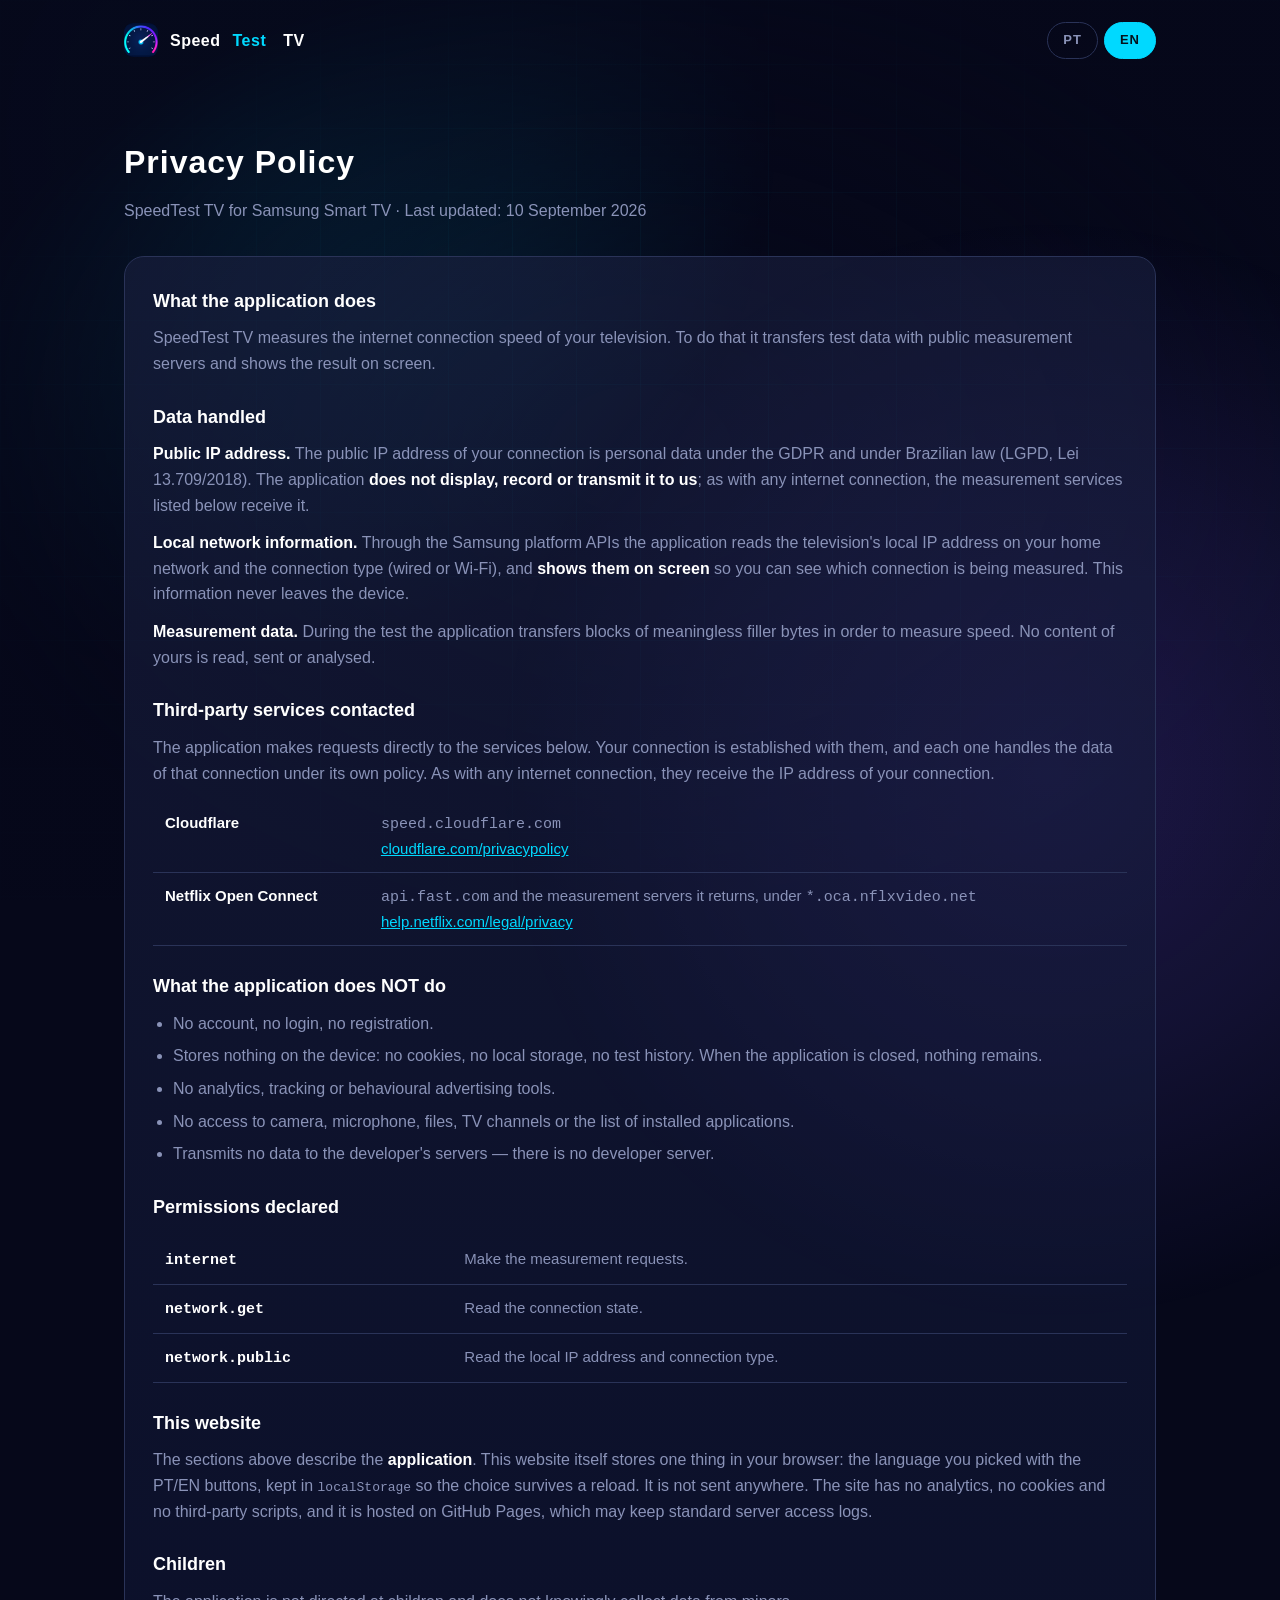
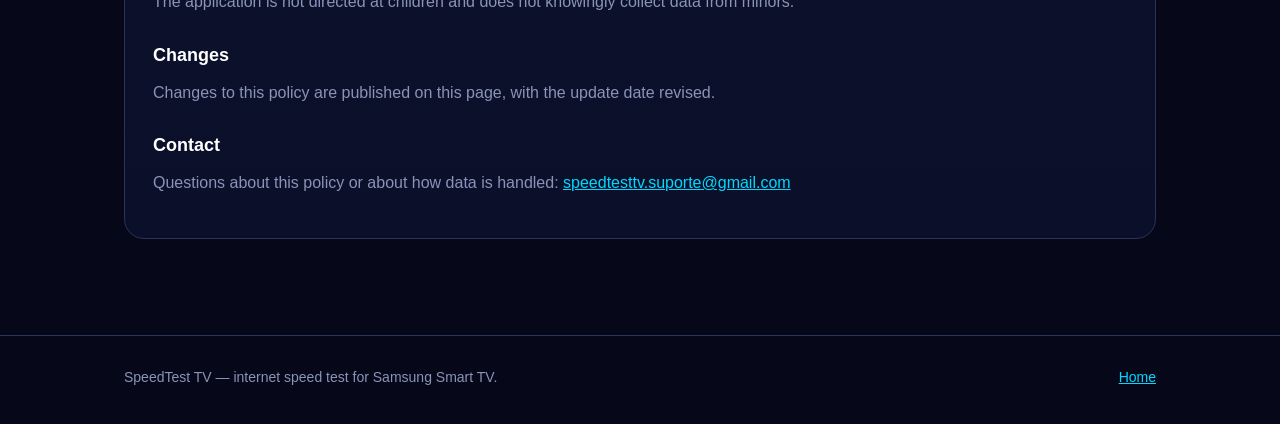
==== privacy.html @ 5aa48333 "Site do SpeedTest TV: pagina inicial e politica de privacidade" ====
<!DOCTYPE html>
<html lang="en" data-lang="en">
<head>
<meta charset="utf-8">
<meta name="viewport" content="width=device-width, initial-scale=1">
<title>Privacy Policy — SpeedTest TV</title>
<meta name="description" content="Privacy policy for the SpeedTest TV application for Samsung Smart TV.">
<link rel="icon" href="assets/mark.png">
<link rel="stylesheet" href="style.css">
</head>
<body>
<div class="grade"></div>

<div class="envelope">

<header class="topo">
    <a class="marca" href="index.html">
        <img src="assets/mark.png" alt="">
        Speed<span>Test</span>&nbsp;TV
    </a>
    <div class="idiomas">
        <button type="button" data-set-lang="pt" aria-pressed="false">PT</button>
        <button type="button" data-set-lang="en" aria-pressed="true">EN</button>
    </div>
</header>

<main class="faixa">

    <section>
        <h2 lang="en"><b>Privacy Policy</b></h2>
        <h2 lang="pt"><b>Política de Privacidade</b></h2>
        <p class="sub" lang="en">SpeedTest TV for Samsung Smart TV · Last updated: 10 September 2026</p>
        <p class="sub" lang="pt">SpeedTest TV para Samsung Smart TV · Última atualização: 10 de setembro de 2026</p>

        <div class="bloco">

            <h3 lang="en">What the application does</h3>
            <h3 lang="pt">O que o aplicativo faz</h3>
            <p lang="en">SpeedTest TV measures the internet connection speed of your television.
                To do that it transfers test data with public measurement servers and shows
                the result on screen.</p>
            <p lang="pt">O SpeedTest TV mede a velocidade da conexão de internet da sua TV.
                Para isso ele transfere dados de teste com servidores públicos de medição e
                mostra o resultado na tela.</p>

            <h3 lang="en">Data handled</h3>
            <h3 lang="pt">Dados tratados</h3>

            <p lang="en"><strong>Public IP address.</strong> The public IP address of your
                connection is personal data under the GDPR and under Brazilian law (LGPD, Lei
                13.709/2018). The application <strong>does not display, record or transmit it to
                us</strong>; as with any internet connection, the measurement services listed
                below receive it.</p>
            <p lang="pt"><strong>Endereço IP público.</strong> O endereço IP público da sua conexão
                é dado pessoal sob o GDPR e sob a LGPD (Lei 13.709/2018). O aplicativo <strong>não
                o exibe, não o grava e não o transmite a nós</strong>; como em qualquer conexão de
                internet, os serviços de medição listados abaixo o recebem.</p>

            <p lang="en"><strong>Local network information.</strong> Through the Samsung platform APIs
                the application reads the television's local IP address on your home network and the
                connection type (wired or Wi-Fi), and <strong>shows them on screen</strong> so you can
                see which connection is being measured. This information never leaves the device.</p>
            <p lang="pt"><strong>Informações locais de rede.</strong> Através das APIs da própria
                Samsung, o aplicativo lê o endereço IP local da TV na sua rede doméstica e o tipo
                de conexão (cabo ou Wi-Fi), e <strong>mostra na tela</strong> para você saber qual
                conexão está sendo medida. Essas informações não saem do aparelho.</p>

            <p lang="en"><strong>Measurement data.</strong> During the test the application transfers
                blocks of meaningless filler bytes in order to measure speed. No content of yours
                is read, sent or analysed.</p>
            <p lang="pt"><strong>Dados de medição.</strong> Durante o teste o aplicativo transfere
                blocos de dados sem conteúdo significativo, apenas para medir velocidade. Nenhum
                conteúdo seu é lido, enviado ou analisado.</p>

            <h3 lang="en">Third-party services contacted</h3>
            <h3 lang="pt">Serviços de terceiros contatados</h3>
            <p lang="en">The application makes requests directly to the services below. Your
                connection is established with them, and each one handles the data of that
                connection under its own policy. As with any internet connection, they receive
                the IP address of your connection.</p>
            <p lang="pt">O aplicativo faz requisições diretamente aos serviços abaixo. Sua conexão
                é estabelecida com eles, e cada um trata os dados dessa conexão conforme a própria
                política. Como em qualquer conexão de internet, eles recebem o endereço IP da sua
                conexão.</p>
            <table class="dados">
                <tr>
                    <th>Cloudflare</th>
                    <td><code>speed.cloudflare.com</code><br>
                        <a href="https://www.cloudflare.com/privacypolicy/" rel="noopener">cloudflare.com/privacypolicy</a></td>
                </tr>
                <tr>
                    <th>Netflix Open Connect</th>
                    <td><code>api.fast.com</code> <span lang="en">and the measurement servers it
                        returns, under</span><span lang="pt">e os servidores de medição que ela
                        indica, sob</span> <code>*.oca.nflxvideo.net</code><br>
                        <a href="https://help.netflix.com/legal/privacy" rel="noopener">help.netflix.com/legal/privacy</a></td>
                </tr>
            </table>

            <h3 lang="en">What the application does NOT do</h3>
            <h3 lang="pt">O que o aplicativo NÃO faz</h3>
            <ul lang="en">
                <li>No account, no login, no registration.</li>
                <li>Stores nothing on the device: no cookies, no local storage, no test history.
                    When the application is closed, nothing remains.</li>
                <li>No analytics, tracking or behavioural advertising tools.</li>
                <li>No access to camera, microphone, files, TV channels or the list of
                    installed applications.</li>
                <li>Transmits no data to the developer's servers — there is no developer server.</li>
            </ul>
            <ul lang="pt">
                <li>Não cria conta, não pede login e não coleta cadastro.</li>
                <li>Não grava nada no aparelho: sem cookies, sem armazenamento local, sem
                    histórico de testes. Ao fechar o aplicativo, nada permanece.</li>
                <li>Não usa ferramentas de análise, rastreamento ou publicidade comportamental.</li>
                <li>Não acessa câmera, microfone, arquivos, canais de TV ou a lista de
                    aplicativos instalados.</li>
                <li>Não transmite dados a servidores do desenvolvedor — não existe servidor
                    do desenvolvedor.</li>
            </ul>

            <h3 lang="en">Permissions declared</h3>
            <h3 lang="pt">Permissões declaradas</h3>
            <table class="dados">
                <tr>
                    <th><code>internet</code></th>
                    <td lang="en">Make the measurement requests.</td>
                    <td lang="pt">Fazer as requisições de medição.</td>
                </tr>
                <tr>
                    <th><code>network.get</code></th>
                    <td lang="en">Read the connection state.</td>
                    <td lang="pt">Ler o estado da conexão.</td>
                </tr>
                <tr>
                    <th><code>network.public</code></th>
                    <td lang="en">Read the local IP address and connection type.</td>
                    <td lang="pt">Ler o IP local e o tipo de conexão.</td>
                </tr>
            </table>

            <h3 lang="en">This website</h3>
            <h3 lang="pt">Este site</h3>
            <p lang="en">The sections above describe the <strong>application</strong>. This
                website itself stores one thing in your browser: the language you picked with
                the PT/EN buttons, kept in <code>localStorage</code> so the choice survives a
                reload. It is not sent anywhere. The site has no analytics, no cookies and no
                third-party scripts, and it is hosted on GitHub Pages, which may keep standard
                server access logs.</p>
            <p lang="pt">As seções acima descrevem o <strong>aplicativo</strong>. Este site em
                si guarda uma coisa no seu navegador: o idioma escolhido nos botões PT/EN,
                em <code>localStorage</code>, para a escolha sobreviver a um recarregamento.
                Não é enviado a lugar nenhum. O site não tem ferramenta de análise, cookies
                nem scripts de terceiros, e é hospedado no GitHub Pages, que pode manter
                registros de acesso padrão de servidor.</p>

            <h3 lang="en">Children</h3>
            <h3 lang="pt">Crianças</h3>
            <p lang="en">The application is not directed at children and does not knowingly
                collect data from minors.</p>
            <p lang="pt">O aplicativo não é dirigido a crianças e não coleta intencionalmente
                dados de menores de idade.</p>

            <h3 lang="en">Changes</h3>
            <h3 lang="pt">Alterações</h3>
            <p lang="en">Changes to this policy are published on this page, with the update
                date revised.</p>
            <p lang="pt">Mudanças nesta política são publicadas nesta mesma página, com a data
                de atualização revista.</p>

            <h3 lang="en">Contact</h3>
            <h3 lang="pt">Contato</h3>
            <p lang="en">Questions about this policy or about how data is handled:
                <a href="mailto:speedtesttv.suporte@gmail.com">speedtesttv.suporte@gmail.com</a></p>
            <p lang="pt">Dúvidas sobre esta política ou sobre o tratamento de dados:
                <a href="mailto:speedtesttv.suporte@gmail.com">speedtesttv.suporte@gmail.com</a></p>

        </div>
    </section>

</main>

<footer class="rodape">
    <div class="faixa">
        <span lang="en">SpeedTest TV — internet speed test for Samsung Smart TV.</span>
        <span lang="pt">SpeedTest TV — teste de velocidade para Samsung Smart TV.</span>
        <nav>
            <a href="index.html" lang="en">Home</a>
            <a href="index.html" lang="pt">Início</a>
        </nav>
    </div>
</footer>

</div>

<script>
(function () {
    var raiz = document.documentElement;

    function aplicar(lang) {
        raiz.setAttribute('data-lang', lang);
        raiz.setAttribute('lang', lang === 'pt' ? 'pt-BR' : 'en');
        var b = document.querySelectorAll('[data-set-lang]');
        for (var i = 0; i < b.length; i++) {
            b[i].setAttribute('aria-pressed',
                b[i].getAttribute('data-set-lang') === lang ? 'true' : 'false');
        }
        try { localStorage.setItem('lang', lang); } catch (e) {}
    }

    var escolhido = null;
    try { escolhido = localStorage.getItem('lang'); } catch (e) {}
    if (escolhido !== 'pt' && escolhido !== 'en') {
        var nav = (navigator.language || '').toLowerCase();
        escolhido = nav.indexOf('pt') === 0 ? 'pt' : 'en';
    }
    aplicar(escolhido);

    document.addEventListener('click', function (e) {
        var alvo = e.target.closest ? e.target.closest('[data-set-lang]') : null;
        if (alvo) aplicar(alvo.getAttribute('data-set-lang'));
    });
})();
</script>

</body>
</html>
---- style.css ----
/* SpeedTest TV - site institucional.
   Identidade do app: fundo #06081a, ciano #00d9ff, roxo #7c5cff, rosa #ff2d92.
   Sem framework e sem build: dois HTML e este arquivo. */

:root {
    --fundo: #06081a;
    --painel: #0f1535;
    --painel-topo: #1a2040;
    --borda: #2a3358;
    --texto: #ffffff;
    --suave: #8a93b8;
    --ciano: #00d9ff;
    --roxo: #7c5cff;
    --rosa: #ff2d92;
    --verde: #4ade80;
    --largura: 1080px;
}

* { box-sizing: border-box; margin: 0; padding: 0; }

html { scroll-behavior: smooth; }

body {
    background: var(--fundo);
    color: var(--texto);
    font-family: "Segoe UI", -apple-system, BlinkMacSystemFont, Roboto, Helvetica, Arial, sans-serif;
    line-height: 1.6;
    -webkit-font-smoothing: antialiased;
    overflow-x: hidden;
}

/* Fundo: mesma composicao do app - grade fina e dois brilhos nos cantos. */
body::before,
body::after {
    content: "";
    position: fixed;
    width: 1100px;
    height: 1100px;
    pointer-events: none;
    z-index: 0;
}
body::before {
    top: -420px; left: -320px;
    background: radial-gradient(closest-side circle,
        rgba(0, 217, 255, 0.20), rgba(0, 217, 255, 0.10) 55%, rgba(0, 217, 255, 0) 100%);
}
body::after {
    bottom: -420px; right: -320px;
    background: radial-gradient(closest-side circle,
        rgba(124, 92, 255, 0.20), rgba(124, 92, 255, 0.10) 55%, rgba(124, 92, 255, 0) 100%);
}

.grade {
    position: fixed;
    inset: 0;
    z-index: 0;
    pointer-events: none;
    background-image:
        radial-gradient(ellipse at center, rgba(6, 8, 26, 0) 10%, rgba(6, 8, 26, 0.95) 78%),
        linear-gradient(rgba(0, 217, 255, 0.05) 1px, transparent 1px),
        linear-gradient(90deg, rgba(0, 217, 255, 0.05) 1px, transparent 1px);
    background-size: 100% 100%, 64px 64px, 64px 64px;
}

.envelope { position: relative; z-index: 1; }

.faixa {
    max-width: var(--largura);
    margin: 0 auto;
    padding: 0 24px;
}

/* ---------- Idioma ---------- */
/* Ingles e o padrao no HTML; o JS troca para portugues quando o navegador
   estiver em pt. Assim a pagina funciona mesmo sem JS. */
html[data-lang="en"] [lang="pt"],
html[data-lang="pt"] [lang="en"] { display: none; }

.topo {
    display: flex;
    align-items: center;
    justify-content: space-between;
    gap: 16px;
    padding: 22px 24px;
    max-width: var(--largura);
    margin: 0 auto;
}
.marca {
    display: flex;
    align-items: center;
    gap: 12px;
    font-weight: 700;
    letter-spacing: 0.5px;
    text-decoration: none;
    color: var(--texto);
}
.marca img { width: 34px; height: 34px; border-radius: 9px; }
.marca span { color: var(--ciano); }

.idiomas { display: flex; gap: 6px; }
.idiomas button {
    font: inherit;
    font-size: 13px;
    font-weight: 700;
    letter-spacing: 1px;
    padding: 7px 15px;
    border-radius: 999px;
    border: 1px solid var(--borda);
    background: transparent;
    color: var(--suave);
    cursor: pointer;
    transition: color .2s, border-color .2s, background .2s;
}
.idiomas button:hover { color: var(--texto); border-color: var(--ciano); }
.idiomas button[aria-pressed="true"] {
    color: #04121c;
    background: var(--ciano);
    border-color: var(--ciano);
}

/* ---------- Herói ---------- */
.heroi {
    text-align: center;
    padding: 42px 0 72px;
}
.heroi img.logo {
    width: min(680px, 88vw);
    height: auto;
    display: block;
    margin: 0 auto 26px;
}
.heroi p.linha {
    font-size: clamp(18px, 2.4vw, 23px);
    color: var(--suave);
    max-width: 620px;
    margin: 0 auto 26px;
}
.selo {
    display: inline-block;
    font-size: 13px;
    font-weight: 700;
    letter-spacing: 2px;
    text-transform: uppercase;
    padding: 9px 20px;
    border: 1px solid rgba(0, 217, 255, .45);
    border-radius: 999px;
    color: var(--ciano);
    background: rgba(0, 217, 255, .07);
}

/* ---------- Seções ---------- */
section { padding: 56px 0; }
h2 {
    font-size: clamp(24px, 3vw, 32px);
    font-weight: 300;
    letter-spacing: 1px;
    margin-bottom: 10px;
}
h2 b { font-weight: 700; }
.sub {
    color: var(--suave);
    margin-bottom: 32px;
    max-width: 660px;
}

.cartoes {
    display: grid;
    grid-template-columns: repeat(auto-fit, minmax(260px, 1fr));
    gap: 18px;
}
.cartao {
    background: linear-gradient(180deg, rgba(26, 32, 64, .85), rgba(15, 21, 53, .85));
    border: 1px solid var(--borda);
    border-radius: 18px;
    padding: 26px 24px;
    position: relative;
    overflow: hidden;
}
.cartao::before {
    content: "";
    position: absolute;
    top: 0; left: 0; right: 0;
    height: 3px;
    background: var(--ciano);
}
.cartao.ping::before { background: var(--rosa); }
.cartao.down::before { background: var(--ciano); }
.cartao.up::before   { background: var(--verde); }
.cartao h3 {
    font-size: 15px;
    letter-spacing: 3px;
    text-transform: uppercase;
    margin-bottom: 12px;
}
.cartao.ping h3 { color: var(--rosa); }
.cartao.down h3 { color: var(--ciano); }
.cartao.up   h3 { color: var(--verde); }
.cartao p { color: var(--suave); font-size: 15px; }

.telas {
    display: grid;
    grid-template-columns: repeat(auto-fit, minmax(300px, 1fr));
    gap: 18px;
}
.telas figure {
    border: 1px solid var(--borda);
    border-radius: 14px;
    overflow: hidden;
    background: var(--painel);
}
.telas img { width: 100%; height: auto; display: block; }
.telas figcaption {
    font-size: 13px;
    color: var(--suave);
    padding: 12px 16px;
    border-top: 1px solid var(--borda);
}

.bloco {
    background: linear-gradient(180deg, rgba(26, 32, 64, .6), rgba(15, 21, 53, .6));
    border: 1px solid var(--borda);
    border-radius: 20px;
    padding: 30px 28px;
}
/* Margem no proprio h3, nao em "p + h3": os pares de idioma deixam um irmao
   oculto entre eles, e o seletor adjacente casaria com o elemento errado. */
.bloco h3 { font-size: 18px; margin-bottom: 10px; margin-top: 26px; }
.bloco h3:first-child { margin-top: 0; }
.bloco p, .bloco li { color: var(--suave); }
.bloco p { margin-bottom: 12px; }
.bloco p:last-child { margin-bottom: 0; }
.bloco ul { margin: 10px 0 0 20px; }
.bloco li { margin-bottom: 7px; }
.bloco strong { color: var(--texto); }

a { color: var(--ciano); }
a:hover { color: var(--rosa); }

.botao {
    display: inline-block;
    margin-top: 20px;
    padding: 13px 30px;
    border-radius: 999px;
    background: linear-gradient(135deg, var(--ciano), var(--roxo));
    color: #04121c;
    font-weight: 700;
    letter-spacing: 1px;
    text-decoration: none;
    transition: transform .2s, box-shadow .2s;
}
.botao:hover {
    color: #04121c;
    transform: translateY(-2px);
    box-shadow: 0 12px 34px rgba(0, 217, 255, .3);
}

table.dados {
    width: 100%;
    border-collapse: collapse;
    margin-top: 14px;
    font-size: 15px;
}
table.dados th, table.dados td {
    text-align: left;
    padding: 11px 12px;
    border-bottom: 1px solid var(--borda);
    color: var(--suave);
    vertical-align: top;
}
table.dados th { color: var(--texto); font-weight: 600; white-space: nowrap; }

.rodape {
    border-top: 1px solid var(--borda);
    margin-top: 40px;
    padding: 30px 0 46px;
    color: var(--suave);
    font-size: 14px;
}
.rodape .faixa {
    display: flex;
    flex-wrap: wrap;
    gap: 14px;
    justify-content: space-between;
    align-items: center;
}
.rodape nav { display: flex; gap: 18px; flex-wrap: wrap; }

@media (max-width: 640px) {
    section { padding: 40px 0; }
    .heroi { padding: 26px 0 48px; }
}
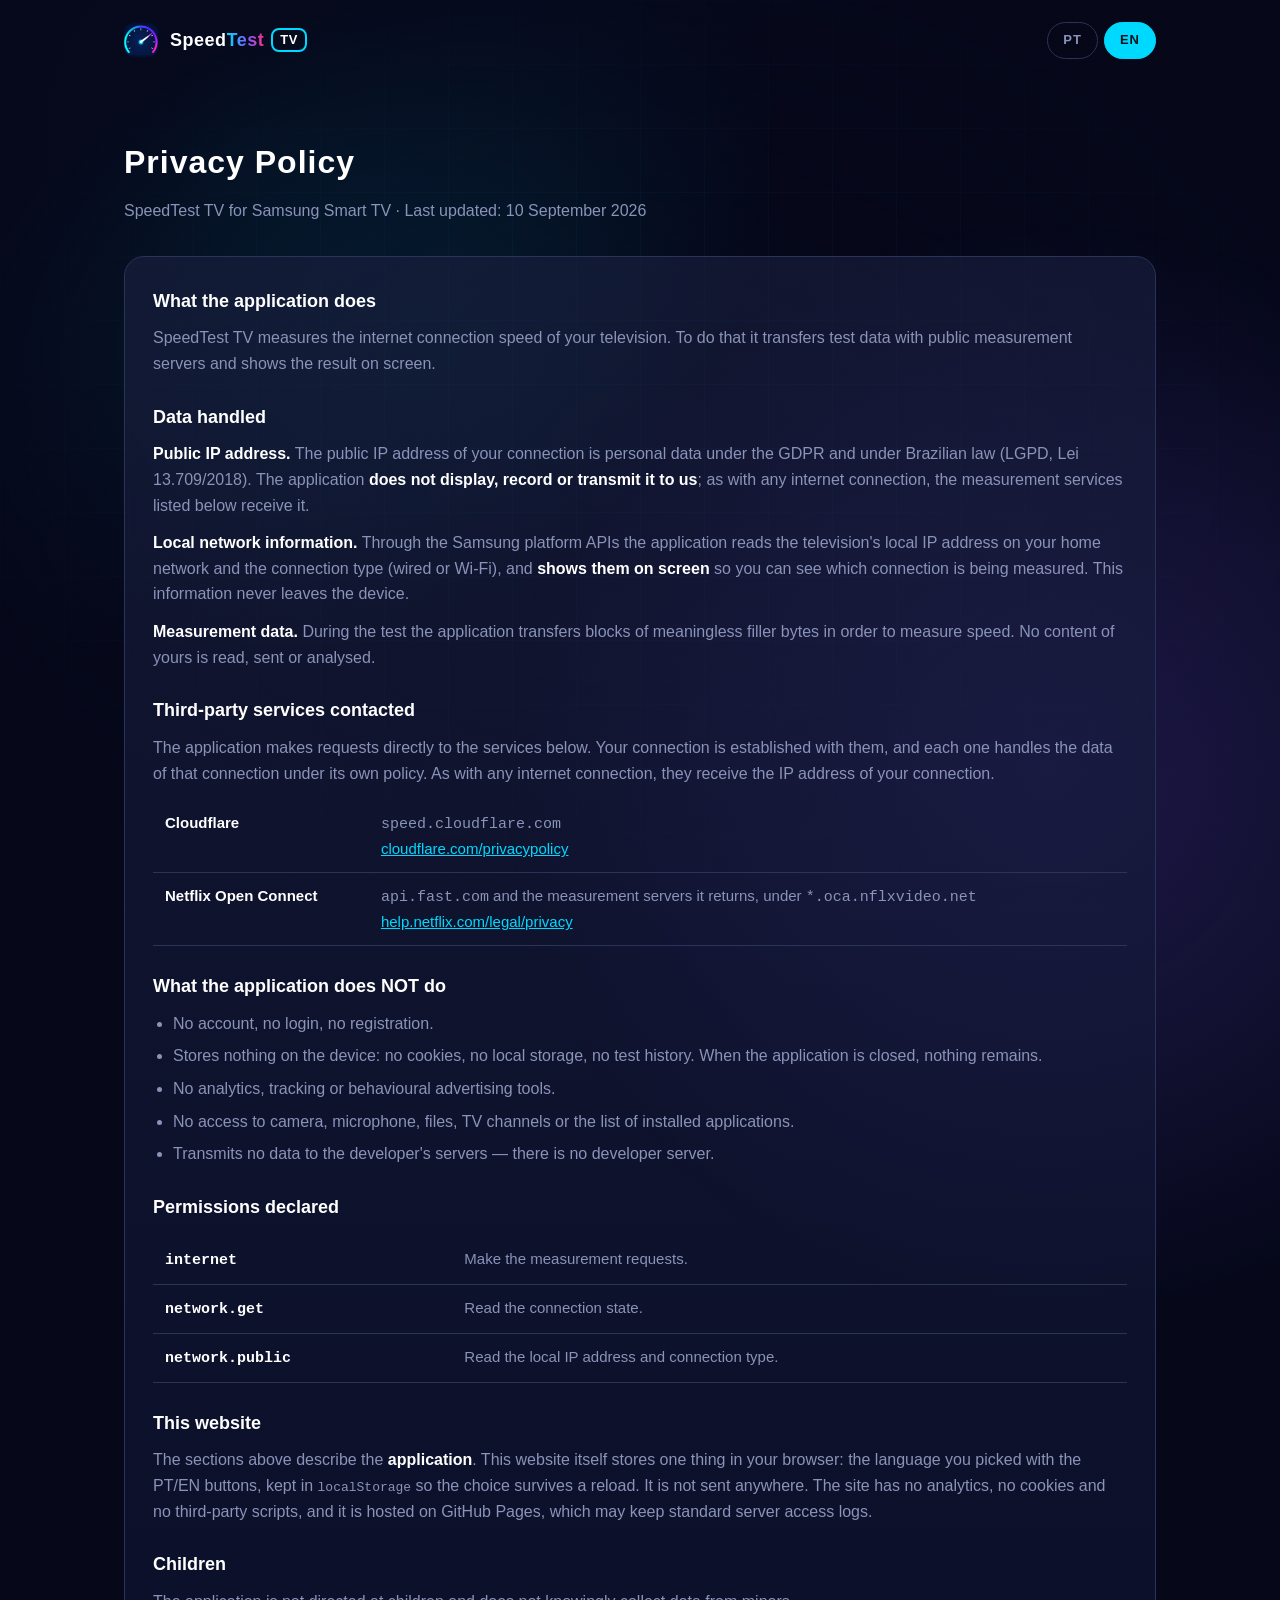
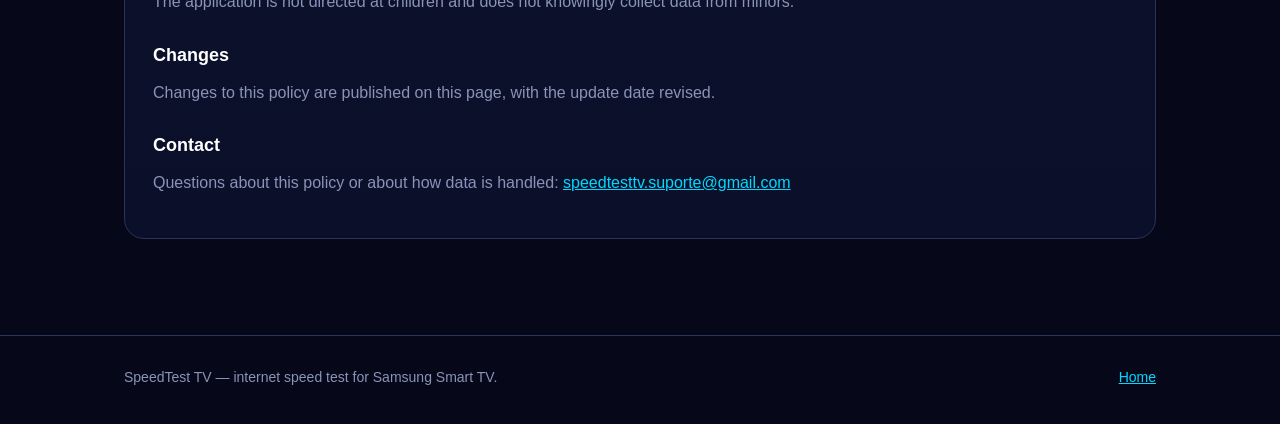
==== commit a30ea9c6: "Cabecalho: marca no estilo do app e hover sem troca de cor Os links externos da politica passam a ab" ====
--- a/privacy.html
+++ b/privacy.html
@@ -16,7 +16,7 @@
 <header class="topo">
     <a class="marca" href="index.html">
         <img src="assets/mark.png" alt="">
-        Speed<span>Test</span>&nbsp;TV
+        <b class="nome">Speed<span>Test</span><em>TV</em></b>
     </a>
     <div class="idiomas">
         <button type="button" data-set-lang="pt" aria-pressed="false">PT</button>
@@ -86,14 +86,14 @@
                 <tr>
                     <th>Cloudflare</th>
                     <td><code>speed.cloudflare.com</code><br>
-                        <a href="https://www.cloudflare.com/privacypolicy/" rel="noopener">cloudflare.com/privacypolicy</a></td>
+                        <a href="https://www.cloudflare.com/privacypolicy/" target="_blank" rel="noopener noreferrer">cloudflare.com/privacypolicy</a></td>
                 </tr>
                 <tr>
                     <th>Netflix Open Connect</th>
                     <td><code>api.fast.com</code> <span lang="en">and the measurement servers it
                         returns, under</span><span lang="pt">e os servidores de medição que ela
                         indica, sob</span> <code>*.oca.nflxvideo.net</code><br>
-                        <a href="https://help.netflix.com/legal/privacy" rel="noopener">help.netflix.com/legal/privacy</a></td>
+                        <a href="https://help.netflix.com/legal/privacy" target="_blank" rel="noopener noreferrer">help.netflix.com/legal/privacy</a></td>
                 </tr>
             </table>
 
--- a/style.css
+++ b/style.css
@@ -93,9 +93,55 @@
     letter-spacing: 0.5px;
     text-decoration: none;
     color: var(--texto);
-}
-.marca img { width: 34px; height: 34px; border-radius: 9px; }
-.marca span { color: var(--ciano); }
+    border-radius: 12px;
+    transition: transform .22s ease;
+}
+.marca img {
+    width: 34px; height: 34px; border-radius: 9px;
+    transition: box-shadow .22s ease;
+}
+.marca .nome { font-size: 18px; line-height: 1; white-space: nowrap; }
+/* "Test" com o gradiente do app; a cor cheia fica de reserva para engine sem
+   background-clip. */
+.marca span {
+    color: var(--ciano);
+    background: linear-gradient(90deg, var(--ciano), var(--roxo) 55%, var(--rosa));
+    -webkit-background-clip: text;
+    background-clip: text;
+    -webkit-text-fill-color: transparent;
+}
+/* "TV" na moldura arredondada, como no cabecalho do app. */
+.marca em {
+    display: inline-block;
+    font-style: normal;
+    font-size: .72em;
+    line-height: 1;
+    margin-left: 7px;
+    padding: 4px 7px 3px;
+    border: 2px solid var(--ciano);
+    border-radius: 8px;
+    vertical-align: 2px;
+    transition: border-color .22s ease, background .22s ease, box-shadow .22s ease;
+}
+/* Sem troca de cor no hover: a marca so ganha brilho ciano e sobe 1 px. A cor
+   e fixada aqui porque a regra generica `a:hover` pintaria tudo de rosa. */
+.marca:hover,
+.marca:focus-visible { color: var(--texto); transform: translateY(-1px); }
+.marca:hover img,
+.marca:focus-visible img {
+    box-shadow: 0 0 0 1px rgba(0, 217, 255, .55), 0 6px 18px rgba(0, 217, 255, .35);
+}
+.marca:hover em,
+.marca:focus-visible em {
+    border-color: #5ce8ff;
+    background: rgba(0, 217, 255, .12);
+    box-shadow: 0 0 14px rgba(0, 217, 255, .35);
+}
+.marca:focus-visible { outline: 2px solid var(--ciano); outline-offset: 6px; }
+@media (prefers-reduced-motion: reduce) {
+    .marca, .marca img, .marca em { transition: none; }
+    .marca:hover, .marca:focus-visible { transform: none; }
+}
 
 .idiomas { display: flex; gap: 6px; }
 .idiomas button {
